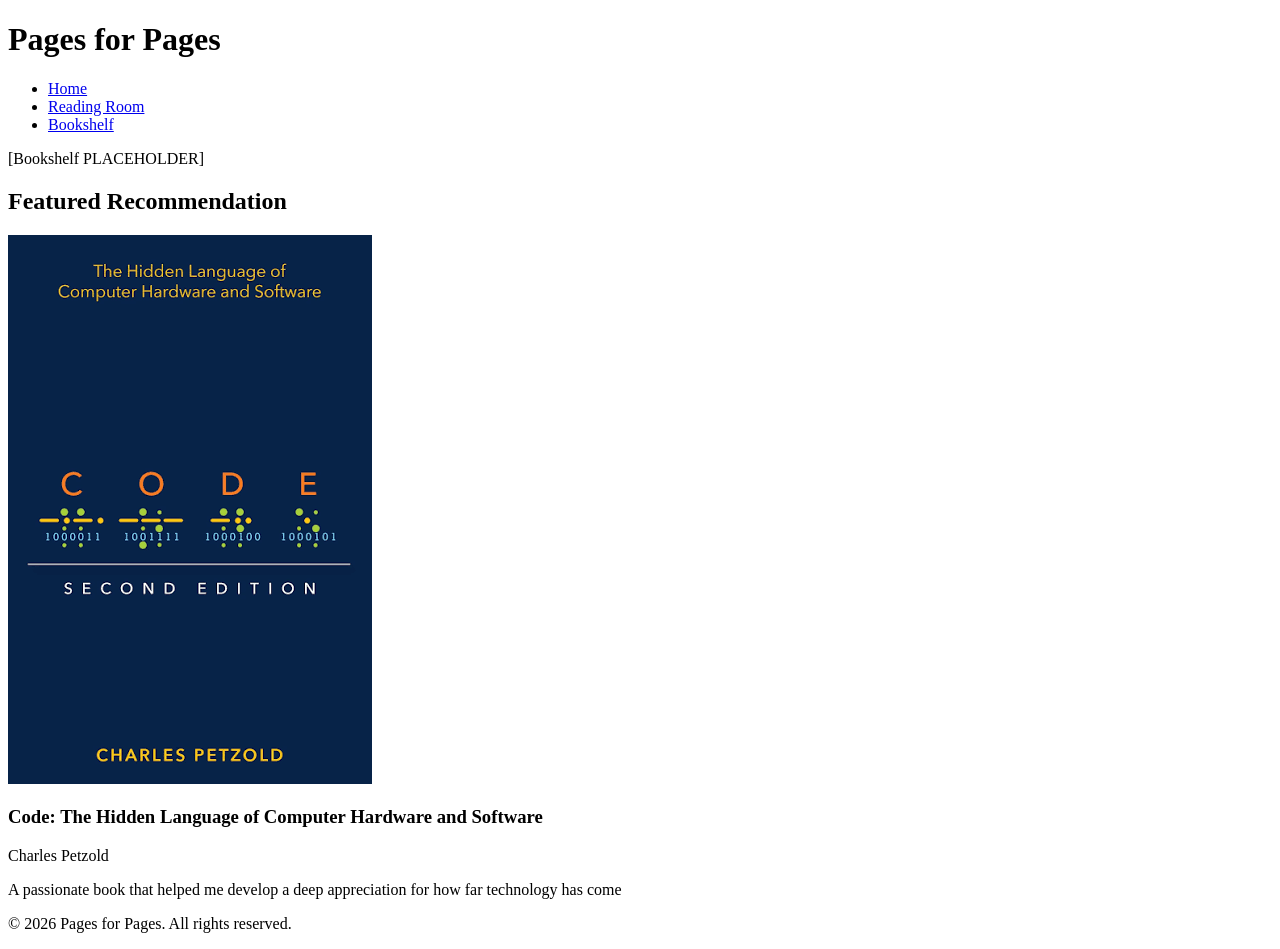
==== bookshelf.html @ ad56e138 "Some revision and starting css references" ====
<!DOCTYPE html>
<html lang="en">
    
    <head>
        <meta charset="UTF-8">
        <meta name="viewport" content="width=device-width, initial-scale=1.0">
        <title> ✦ Bookshelf </title>

        <link rel="stylesheet" href="style.css">
    </head>

<body>
    <header>
        <h1> Pages for Pages</h1>
        <nav class="navigation">
            <ul>
                <li><a href="index.html"> Home </a></li>
                <li><a href="reading-room.html"> Reading Room</a></li>
                <li><a href="bookshelf.html"> Bookshelf </a></li>
            </ul>
        </nav>
    </header>

    <main>
        <section class="bookshelf"> <!-- Bookshelf Section: Poem Opening, website intro and link to reading journal-->
            <div> [Bookshelf PLACEHOLDER] </div> <!-- Mostly CSS Bookshelf interface-->       
        </section>
        
        <section class="featured-book"> <!-- Bookshelf Section: Poem Opening, website intro and link to reading journal-->
            <h2> Featured Recommendation</h2>
                <img src="assets/books/CODE-THLOCHAS.png" alt="Book cover of 'Code: The Hidden Language of Computer Hardware and Software'"> <!-- Book Cover--> 
                <h3> Code: The Hidden Language of Computer Hardware and Software</h3> <!-- Book Title--> 
                <p> Charles Petzold </p>
                <p> A passionate book that helped me develop a deep appreciation for how far technology has come </p>
                
        </section>
    </main>

    <footer class="footer">
        <p> © 2026 Pages for Pages. All rights reserved.</p>
    </footer>

</body>

</html>
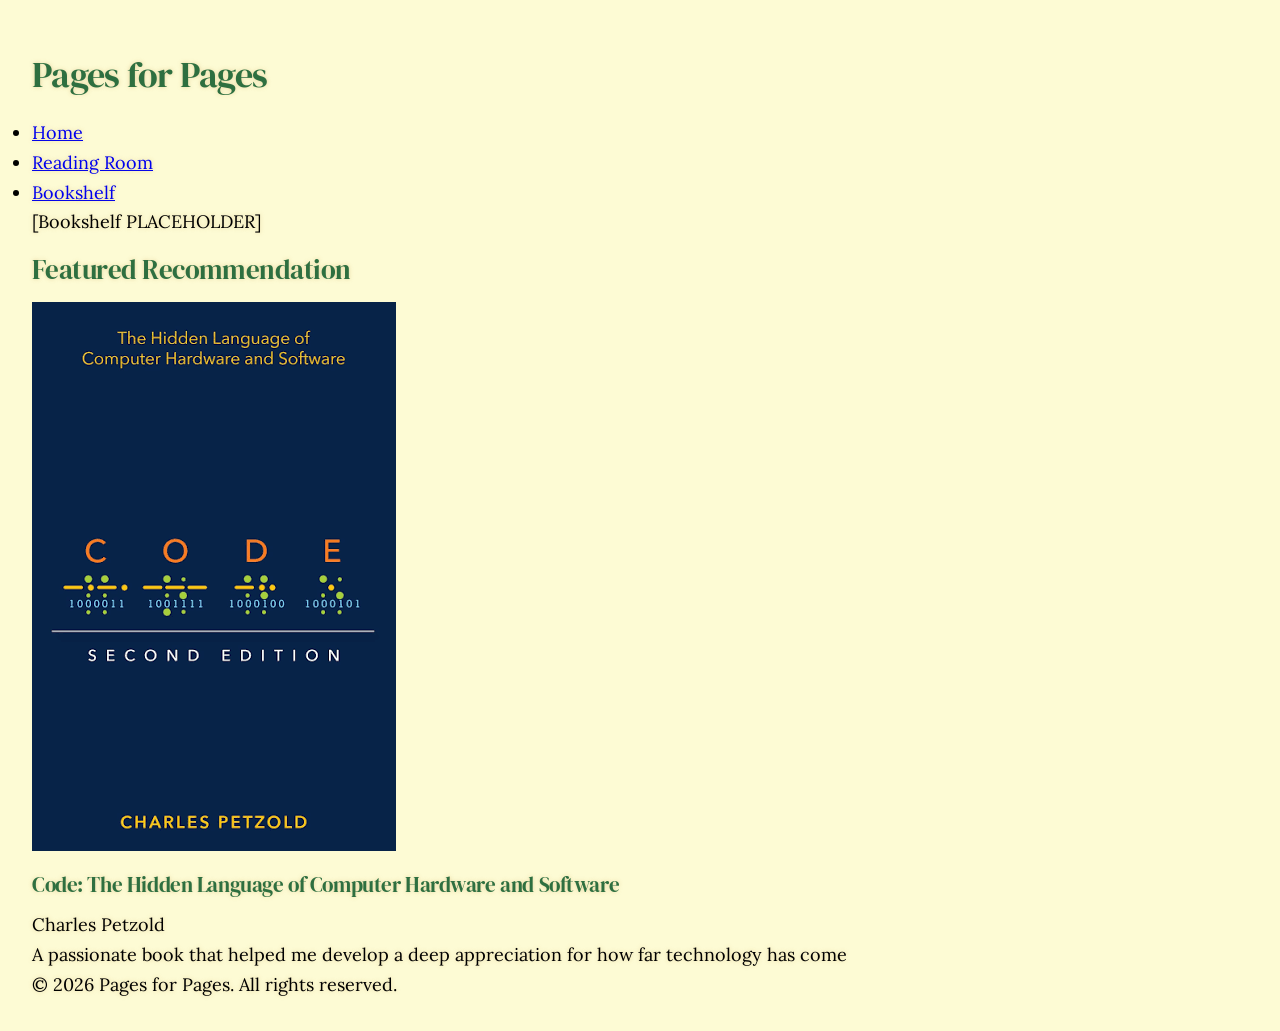
==== commit f77f73c9: "Some CSS!" ====
--- a/bookshelf.html
+++ b/bookshelf.html
@@ -4,6 +4,11 @@
     <head>
         <meta charset="UTF-8">
         <meta name="viewport" content="width=device-width, initial-scale=1.0">
+
+        <link rel="preconnect" href="https://fonts.googleapis.com">
+        <link rel="preconnect" href="https://fonts.gstatic.com" crossorigin>
+        <link href="https://fonts.googleapis.com/css2?family=DM+Serif+Display:ital@0;1&family=Lora:ital,wght@0,400..700;1,400..700&display=swap" rel="stylesheet">
+
         <title> ✦ Bookshelf </title>
 
         <link rel="stylesheet" href="style.css">
--- a/style.css
+++ b/style.css
@@ -0,0 +1,80 @@
+* {
+    margin: 0;
+    padding: 0;
+    box-sizing: border-box;
+}
+
+:root {
+    --color-bg: #FDFBD4;
+    --color-accent:  #2E6F40;
+    --color-text: #232B25;
+    --font-header: "DM Serif Display", serif;
+    --font-body: "Lora", serif;
+}
+
+body {
+    background-color: var(--color-bg);
+    font-family: var(--font-body);
+    font-size: 18px;
+    font-weight: 400; 
+    line-height: 1.65;
+    padding: 2rem;
+    text-shadow: 0 0 4px rgba(196, 155, 77, 0.4); 
+    
+}
+
+h1, h2, h3 {
+    color: var(--color-accent);
+    font-family: var(--font-header);
+    font-weight: 400;
+    letter-spacing: -0.02em;
+    margin-bottom: 0.5em;
+    margin-top: 0.5em;
+    line-height: 1.4;
+    
+}
+
+.poem span {
+    display: block;
+    opacity: 0;
+    text-align: center;
+    margin-bottom: 1.5em;
+    margin-top: 1.5em;
+    text-shadow: 0 0 8px rgba(196, 155, 77, 0.4); /* muted gold glow */
+    animation: fadeIn 2s  ease forwards;
+}
+
+.poem span:nth-child(1) { animation-delay: 0s; }
+.poem span:nth-child(2) { animation-delay: 2s; }
+.poem span:nth-child(3) { animation-delay: 4s; }
+.poem span:nth-child(4) { animation-delay: 6s; }
+
+@keyframes fadeIn {
+  to { opacity: 1; }
+}
+
+.welcome {
+   text-align: center; 
+}
+
+
+/* .lora-<uniquifier> {
+  font-family: "Lora", serif;
+  font-optical-sizing: auto;
+  font-weight: <weight>;
+  font-style: normal;
+} 
+
+.dm-serif-display-regular {
+  font-family: "DM Serif Display", serif;
+  font-weight: 400;
+  font-style: normal;
+}
+
+.dm-serif-display-regular-italic {
+  font-family: "DM Serif Display", serif;
+  font-weight: 400;
+  font-style: italic;
+}
+
+*/
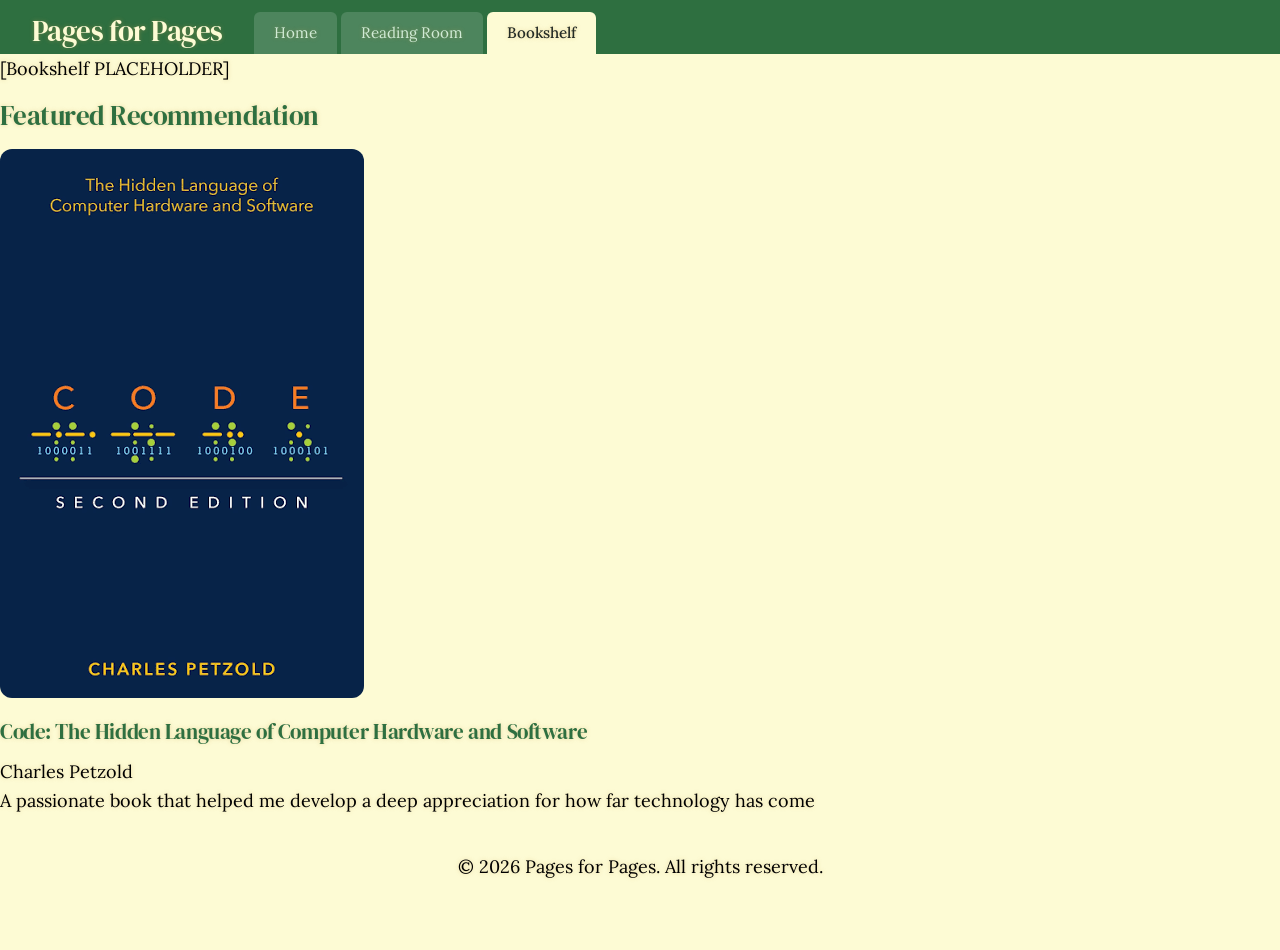
==== commit b3406be5: "Changed intro animation" ====
--- a/bookshelf.html
+++ b/bookshelf.html
@@ -12,16 +12,17 @@
         <title> ✦ Bookshelf </title>
 
         <link rel="stylesheet" href="style.css">
+        <script src="script.js" defer></script>
     </head>
 
 <body>
-    <header>
-        <h1> Pages for Pages</h1>
+    <header class="tab-header">
+        <h1>Pages for Pages</h1>
         <nav class="navigation">
             <ul>
                 <li><a href="index.html"> Home </a></li>
                 <li><a href="reading-room.html"> Reading Room</a></li>
-                <li><a href="bookshelf.html"> Bookshelf </a></li>
+                <li><a href="bookshelf.html" class="active"> Bookshelf </a></li>
             </ul>
         </nav>
     </header>
--- a/style.css
+++ b/style.css
@@ -18,7 +18,7 @@
     font-size: 18px;
     font-weight: 400; 
     line-height: 1.65;
-    padding: 2rem;
+    padding: 0 0 2rem 0;
     text-shadow: 0 0 4px rgba(196, 155, 77, 0.4); 
     
 }
@@ -34,29 +34,330 @@
     
 }
 
+h4 {
+  font-family:var(--font-header);
+  font-size: 1.25rem;
+  color: var(--color-accent);
+  font-weight: 400;
+  margin-bottom: 12px;
+}
+
+img {
+  border-radius: 12px;
+}
+
+/* Unvisited link (default state) */
+a:link {
+  color: var(--color-accent); 
+}
+
+/* Visited link (already clicked) */
+a:visited {
+  color: #707d6c; 
+}
+
+/* Hover state (mouse pointer is over it) */
+a:hover {
+  color: #A3B19B; 
+}
+
+/* Active state (the exact moment it is clicked) */
+a:active {
+  color: var(--color-accent); 
+}
+
+.poem{
+  position: fixed;
+  top: 0;
+  left: 0;
+  width: 100vw;
+  height: 100vh; 
+
+  display: flex;
+  flex-direction: column;
+  justify-content:center;
+  align-items: center;
+  
+  background-color: var(--color-bg);
+  z-index: 67;
+  margin: 0;
+  transition: opacity 1s ease, visibility 1s ease;
+}
 .poem span {
     display: block;
     opacity: 0;
     text-align: center;
-    margin-bottom: 1.5em;
-    margin-top: 1.5em;
+    margin-bottom: 1em;
+    margin-top: 1em;
     text-shadow: 0 0 8px rgba(196, 155, 77, 0.4); /* muted gold glow */
     animation: fadeIn 2s  ease forwards;
 }
 
+.poem.hidden {
+  opacity:0;
+  visibility: hidden;
+  pointer-events: none;
+}
+
 .poem span:nth-child(1) { animation-delay: 0s; }
-.poem span:nth-child(2) { animation-delay: 2s; }
-.poem span:nth-child(3) { animation-delay: 4s; }
-.poem span:nth-child(4) { animation-delay: 6s; }
+.poem span:nth-child(2) { animation-delay: 2.5s; }
+.poem span:nth-child(3) { animation-delay: 5s; }
+.poem span:nth-child(4) { animation-delay: 7.5s; }
 
 @keyframes fadeIn {
   to { opacity: 1; }
 }
 
 .welcome {
-   text-align: center; 
-}
-
+  margin-top: 2em;
+  text-align: center; 
+  margin-bottom: 2rem;
+}
+
+.content {
+  opacity: 0;
+  visibility: hidden;
+  pointer-events: none;
+  transition: opacity 1.2s ease, visibility 1.2s ease;
+}
+
+.content.visible {
+  opacity: 1;
+  visibility: visible;
+}
+
+
+.button-style, button {
+  display: block;       
+  margin: 0 auto;       
+  width: max-content;
+  background-color: var(--color-accent); 
+  color:var(--color-bg);             
+  padding: 10px 20px;        /* Spacing inside the button */
+  border: none;              /* Removes the default ugly border */
+  border-radius: 5px;        /* Rounds the corners slightly */
+  font-size: 16px;           
+  cursor: pointer;           /* Changes mouse cursor to a pointing hand */
+  text-decoration: none;     /* Removes underline if using an <a> tag */
+
+}
+
+.button-style:visited, button:visited {
+  color: var(--color-bg); 
+}
+
+.button-style:hover, button:hover {
+  background-color:#A3B19B; 
+}
+
+.button-style:link, button:link {
+  color: var(--color-bg); 
+}
+
+.footer{
+  margin-top: 2em;
+  margin-bottom: 2em;
+  text-align: center;
+}
+
+/* --NAVIGATION--------------------------------------------*/
+.tab-header {
+  background-color: var(--color-accent); 
+  width: 100%;
+  padding-top: 12px;       
+  padding-left: 2rem;      /* body padding */
+  padding-right: 2rem;
+  box-sizing: border-box;
+
+  display:flex; /*FLEX BOX!! */
+  align-items: flex-end;
+}
+
+.tab-header h1 {
+  color: var(--color-bg);
+  font-family: var(--font-header);
+  font-size: 1.8rem;
+  font-weight: 400;
+  margin: 0 32px 8px 0;
+  white-space: nowrap;
+  line-height: 1;
+}
+
+.navigation {
+  display: flex;
+}
+.navigation ul {
+  display: flex;
+  list-style: none;
+  gap: 4px;
+  padding: 0;
+  margin: 0;
+}
+
+.navigation li{
+  padding: 0;
+  margin: 0;
+  display: flex;
+}
+
+.navigation a:link, .navigation a:visited{
+  font-family: var(--font-body);
+  font-size: 0.95rem;
+  text-decoration:none;
+  padding: 8px 20px;
+  border-radius: 6px 6px 0 0;
+  transition: background-color 0.2s ease, color 0.2s ease;
+  white-space: nowrap;
+
+  background-color: rgba(255, 255, 255, 0.15);
+   color: #d1ebd6 !important;
+}
+
+.navigation a:hover {
+  background-color: rgba(255, 255, 255, 0.25);
+  color: var(--color-bg) !important;
+}
+
+.navigation a.active, .navigation a.active:hover, .navigation a.active:visited {
+  background-color: var(--color-bg) !important;
+  color: var(--color-text) !important;
+  font-weight: 500;
+  padding-bottom: 9px;
+  position: relative;
+  z-index: 1;
+}
+/* -- NAVIGATION (END) -------------------------------------*/
+
+/* --CURRENTLY READING--------------------------------------------*/
+
+.CR-section-container { /* Using display:flex sets up a flex box. Now elements in the flexbox are aligned to notebook */
+  display:flex;
+  flex-direction: column;
+  align-items: center;
+  width: 100%;
+  margin: 2rem auto;
+}
+
+.CR-section-container h2 {
+  margin-bottom: 1rem;
+}
+
+.currently-reading{
+  display:flex;
+  gap: 32px;
+  max-width: 650px;
+  background-color: #f4ecd0;
+  padding: 32px;
+  box-sizing: border-box;
+  text-shadow: none;
+
+  border: 12px solid transparent;
+
+  filter: drop-shadow(2px 6px 12px rgba(40, 30, 10, 0.08)) 
+            drop-shadow(0px 1px 3px rgba(0, 0, 0, 0.05));
+
+  transform: rotate(-1.5deg);               /* Tilts the paper slightly to the left */
+  transition: transform 0.3s ease, filter 0.3s ease;
+}
+
+.currently-reading:hover {
+  transform: rotate(-0.5deg) translateY(-4px); /* straightens slightly and lifts up */
+  filter: drop-shadow(4px 12px 20px rgba(40, 30, 10, 0.12)) 
+          drop-shadow(0px 4px 8px rgba(0, 0, 0, 0.06)); /* Deepens shadow as it lifts */
+}
+
+.CR-book-wrapper{
+  flex-shrink:0;
+  width: 160px;
+  display: flex;
+  align-items: center;
+}
+
+.book-cover{
+  width: 100%;
+  height: auto;
+  max-height: 250px;   
+  object-fit: contain; 
+  display: block;
+  border-radius: 4px;
+  box-shadow: 3px 5px 12px rgba(45, 35, 20, 0.25); /* delete?? */
+}
+
+.CR-details {
+  flex-grow: 1;
+  display: flex;
+  flex-direction: column;
+  justify-content: center;
+}
+
+.CR-book-title {
+  color: var(--color-text);
+  font-size: 1.5rem;
+  margin: 0 0 4px 0;
+}
+
+.CR-book-author {
+  font-style: italic;
+  font-size: 1.05rem;
+  margin: 0 0 16px 0;
+  color: #5a4e3f; 
+}
+
+.progress-zone {
+  margin-bottom: 20px;        /* Spacing before thoughts block */
+}
+
+.progress-labels {
+  display: flex;
+  justify-content: space-between;
+  font-size: 0.85rem;
+  color: #5a4e3f;
+  margin-bottom: 6px;
+}
+
+.progress-bar-track {
+  width: 100%;
+  height: 8px;
+  background-color: #ede5ca;  /* Darker paper groove color */
+  border-radius: 4px;
+  overflow: hidden;
+}
+
+.progress-bar-fill {
+  height: 100%;
+  background-color: var(--color-accent); 
+  border-radius: 4px;
+  transition: width 0.4s ease-out;
+}
+.progress-labels {
+    justify-content: space-around;
+  }
+
+.book-thoughts h4 {
+  margin-bottom: 8px;
+} 
+
+.book-thoughts p{
+  background-image: linear-gradient(color-mix(in srgb, #5a4e3f 30%, transparent) 1px, transparent 1px); 
+  background-size: 100% 30px;
+  line-height: 30px;   
+  font-size: 1.05rem;
+}
+
+@media (max-width: 520px) { /*480px captures almost all mobiles in portrait*/
+  .currently-reading {
+    flex-direction: column;     /* Stacks cover on top of text on mobile */
+    align-items: center;
+    text-align: center;
+    padding:24px;
+    gap: 20px;
+  }
+  .CR-book-wrapper {
+    width: 130px;               /* Slightly bigger cover when centered alone */
+  }
+}
+
+/* --CURRENTLY READING (END) -------------------------------------*/
 
 /* .lora-<uniquifier> {
   font-family: "Lora", serif;
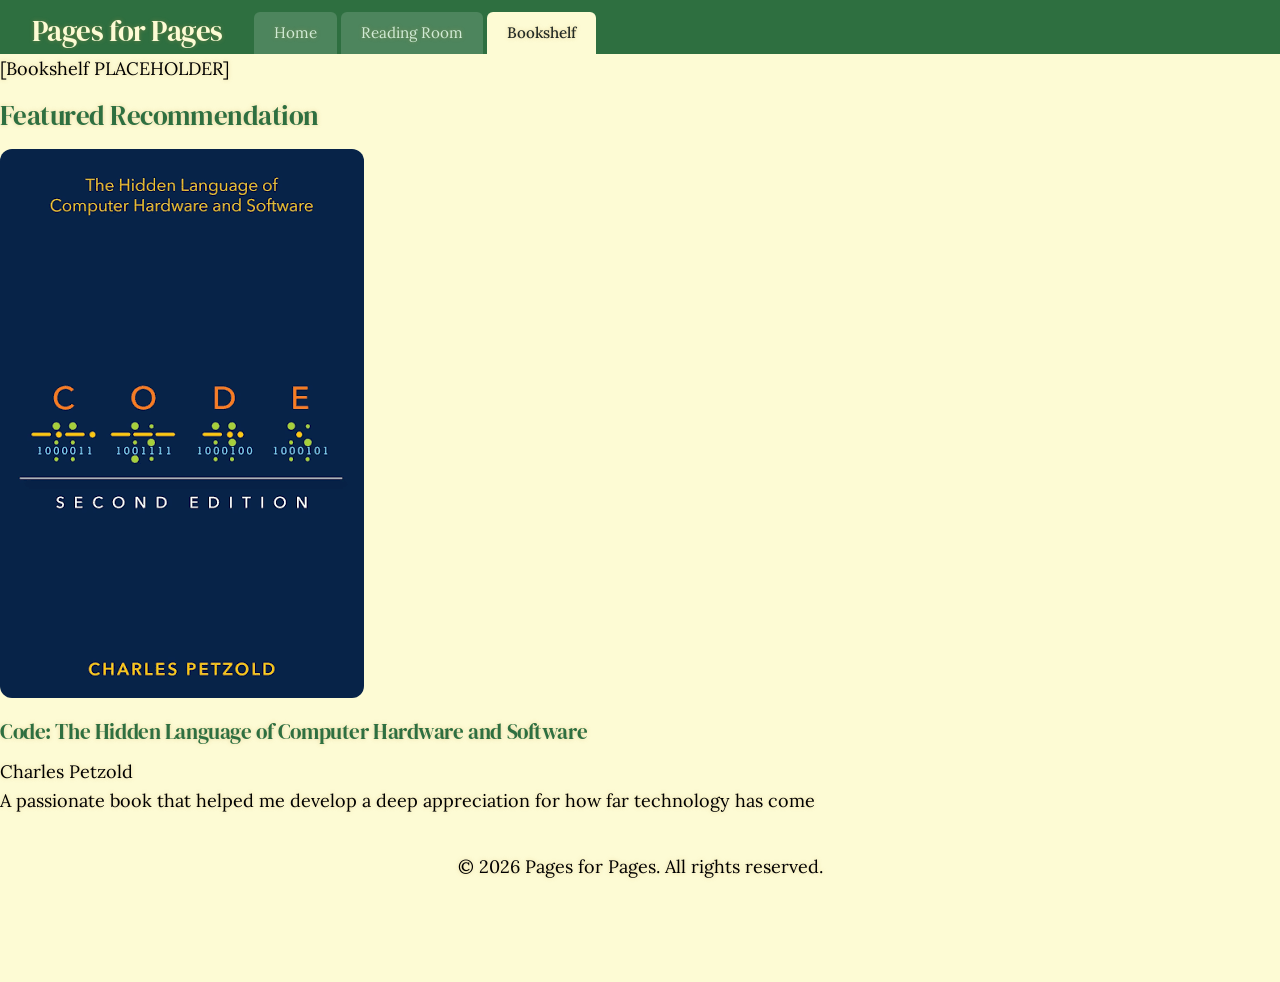
==== commit 6cc2f099: "Fixed navigation issues" ====
--- a/bookshelf.html
+++ b/bookshelf.html
@@ -16,6 +16,9 @@
     </head>
 
 <body>
+    <div class="content always-visible">
+    <div class="main-layout">
+
     <header class="tab-header">
         <h1>Pages for Pages</h1>
         <nav class="navigation">
@@ -45,7 +48,8 @@
     <footer class="footer">
         <p> © 2026 Pages for Pages. All rights reserved.</p>
     </footer>
-
+        </div>
+        </div>
 </body>
 
 </html>
--- a/style.css
+++ b/style.css
@@ -65,8 +65,21 @@
 a:active {
   color: var(--color-accent); 
 }
-
-.poem{
+/* --- FIXED: Forces subpages to display instantly, bypassing all layout delays --- */
+.content.always-visible,
+.content.always-visible .main-layout,
+.content.always-visible .tab-header,
+.content.always-visible main,
+.content.always-visible main a,
+.content.always-visible main .CR-section-container,
+.content.always-visible main .footer {
+  opacity: 1 !important;
+  visibility: visible !important;
+  pointer-events: auto !important;
+  transition-delay: 0s !important; /* Overrides the 2s pause timer */
+}
+
+.hero{
   position: fixed;
   top: 0;
   left: 0;
@@ -83,6 +96,10 @@
   margin: 0;
   transition: opacity 1s ease, visibility 1s ease;
 }
+.poem {
+  display: block;
+  margin:0;
+}
 .poem span {
     display: block;
     opacity: 0;
@@ -93,7 +110,7 @@
     animation: fadeIn 2s  ease forwards;
 }
 
-.poem.hidden {
+.hero.hidden {
   opacity:0;
   visibility: hidden;
   pointer-events: none;
@@ -108,6 +125,25 @@
   to { opacity: 1; }
 }
 
+.skip-hint {
+  position: absolute;
+  bottom: 2.5rem;               
+  font-family: var(--font-body);
+  font-size: 0.85rem;
+  font-style: italic;
+  color: #7a6c58;              
+  opacity: 0.5;
+  letter-spacing: 0.05em;
+}
+
+.main-layout {
+  opacity: 0;
+  visibility: hidden;
+  transition: opacity 1.2s ease, visibility 1.2s ease;
+  transition-delay: 0s;      
+}
+
+
 .welcome {
   margin-top: 2em;
   text-align: center; 
@@ -117,8 +153,8 @@
 .content {
   opacity: 0;
   visibility: hidden;
-  pointer-events: none;
   transition: opacity 1.2s ease, visibility 1.2s ease;
+  padding: 0 0 2rem 0;
 }
 
 .content.visible {
@@ -126,6 +162,11 @@
   visibility: visible;
 }
 
+.content.visible .main-layout {
+  opacity: 1;
+  visibility: visible;
+  transition-delay: 1s;       
+}
 
 .button-style, button {
   display: block;       
@@ -160,6 +201,22 @@
   text-align: center;
 }
 
+.tab-header,
+main {
+  opacity: 0;
+  visibility: hidden;
+  transition: opacity 1.2s ease, visibility 1.2s ease;
+  transition-delay: 0s; /* Fallback default state */
+}
+
+
+.content.visible .tab-header,
+.content.visible main {
+  opacity: 1;
+  visibility: visible;
+  transition-delay: 1s; /* Holds back the rest of the site for 2 seconds */
+}
+
 /* --NAVIGATION--------------------------------------------*/
 .tab-header {
   background-color: var(--color-accent); 
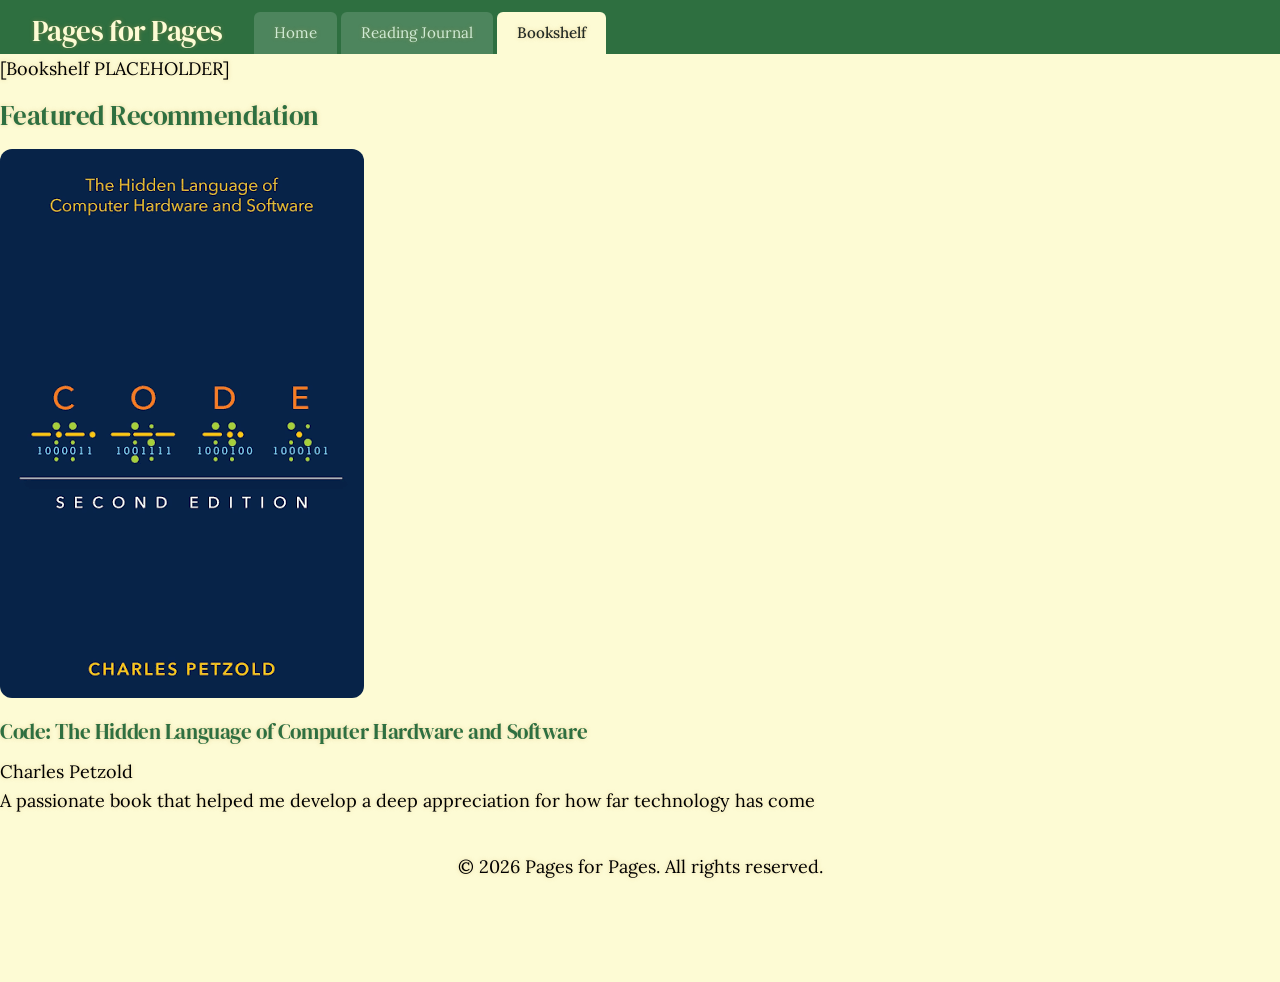
==== commit c3f8413b: "Change a navigation header from reading room to reading journal" ====
--- a/bookshelf.html
+++ b/bookshelf.html
@@ -24,7 +24,7 @@
         <nav class="navigation">
             <ul>
                 <li><a href="index.html"> Home </a></li>
-                <li><a href="reading-room.html"> Reading Room</a></li>
+                <li><a href="reading-room.html"> Reading Journal</a></li>
                 <li><a href="bookshelf.html" class="active"> Bookshelf </a></li>
             </ul>
         </nav>
--- a/style.css
+++ b/style.css
@@ -65,7 +65,7 @@
 a:active {
   color: var(--color-accent); 
 }
-/* --- FIXED: Forces subpages to display instantly, bypassing all layout delays --- */
+/* --- Forces subpages to display instantly, bypassing all layout delays --- */
 .content.always-visible,
 .content.always-visible .main-layout,
 .content.always-visible .tab-header,
@@ -303,15 +303,15 @@
   display:flex;
   gap: 32px;
   max-width: 650px;
-  background-color: #f4ecd0;
+  background-color: rgba(255, 255, 255, 0.7); /* #f4ecd0;*/
   padding: 32px;
   box-sizing: border-box;
   text-shadow: none;
 
-  border: 12px solid transparent;
-
-  filter: drop-shadow(2px 6px 12px rgba(40, 30, 10, 0.08)) 
-            drop-shadow(0px 1px 3px rgba(0, 0, 0, 0.05));
+  border: 1px solid rgba(46, 111, 64, 0.15);
+  border-radius: 12px;
+
+  filter: drop-shadow(2px 6px 12px rgba(40, 30, 10, 0.04)); 
 
   transform: rotate(-1.5deg);               /* Tilts the paper slightly to the left */
   transition: transform 0.3s ease, filter 0.3s ease;
@@ -416,6 +416,211 @@
 
 /* --CURRENTLY READING (END) -------------------------------------*/
 
+/* READING JOURNAL -----------------------------------------------*/
+.reading-journal-main {
+  display: flex;
+  flex-direction: column;
+  align-items: center;
+  gap: 30px;
+  width: 100%;
+  max-width: 1000px;
+  margin: 3rem auto 0 auto;
+}
+
+.search-container {
+  width: 100%;
+  max-width: 500px;
+  position: relative;
+}
+
+#journal-search {
+  width: 100%;
+  font-family: 'Lora', serif;
+  font-size: 16px;
+  padding: 12px 20px;
+  border: 1px solid rgba(46, 111, 64, 0.3);
+  border-radius: 25px;
+  background-color: rgba(255, 255, 255, 0.6);
+  color: #232B25;
+  box-sizing:border-box;
+}
+
+#journal-search:focus {
+  outline: none;
+  border-color: #2E6F40;
+  background-color: #FFFFFF;
+  box-shadow: 0 0 8px rgba(46, 111, 64, 0.15);
+}
+
+.search-error-msg {
+  color: #C87A53;
+  font-size: 14px;
+  margin-top: 8px;
+  text-align: center;
+  display: none;
+}
+
+.journal-interface {
+  display: flex;
+  align-items: center;
+  justify-content: center;
+  gap: 20px;
+  width: 100%;
+  max-width: 1100px;
+}
+
+.nav-arrow-btn {
+  background: none;
+  border: 1px solid rgba(46, 111, 64, 0.4);
+  color: #2E6F40;
+  font-size: 24px;
+  width: 50px;
+  height: 50px;
+  border-radius: 50%;
+  cursor: pointer;
+  transition: all 0.2s ease;
+  display: flex;
+  align-items: center;
+  justify-content: center;
+}
+
+.nav-arrow-btn:hover {
+  background-color: var(--color-accent);
+  color: #FDFBD4;
+}
+
+.journal-view-window {
+  flex-grow: 1;
+  max-width: 900px;
+  overflow: hidden;
+  position: relative;
+  padding: 10px 0;
+}
+
+.journal-card {
+  background-color: rgba(255, 255, 255, 0.7);
+  border: 1px solid rgba(46, 111, 64, 0.15);
+  border-radius: 12px;
+  box-shadow: 0 8px 24px rgba(35, 43, 37, 0.06);
+  padding: 30px;
+  display: flex;
+  gap: 30px;
+  box-sizing: border-box;
+  width: 100%;
+  transition: transform 0.4s cubic-bezier(0.25, 1, 0.5, 1), opacity 0.4s ease;
+}
+
+#journal-card-container {
+  touch-action: pan-y; /*NTS: Should prevent browser from shifting the whole page vertically on smaller screens */
+}
+
+@media (max-width: 600px) { /* For smaller screens */
+  .journal-card {
+    flex-direction: column;
+    align-items: center;
+    text-align: center;
+  }
+  .journal-interface {gap: 5px}
+  .journal-cover-wrapper {
+    width: 160px;
+    margin-bottom: 15px;
+  }
+}
+
+.journal-card-wrapper {
+  flex-shrink: 0;
+  width: 240px;
+  display: flex;
+  align-items: center;
+}
+
+.journal-card-wrapper img {
+  width: 100%;
+  height: auto;
+  display: block;
+  border-radius: 6px;
+  box-shadow: 3px 5px 12px rgba(0, 0, 0, 0.15);
+}
+
+.journal-details {
+  flex-grow: 1;
+}
+
+.journal-details h2 {
+  font-family: 'DM Serif Display', serif;
+  color: var(--color-accent);
+  font-size: 28px;
+  margin: 0 0 4px 0;
+}
+
+.journal-author {
+  font-style: italic;
+  color: #555;
+  margin: 0 0 16px 0;
+}
+
+.journal-meta-row {
+  display: flex;
+  flex-wrap: wrap;
+  gap: 12px;
+  margin-bottom: 20px;
+}
+
+.journal-badge {
+  background-color: #E2EFCB;
+  color: var(--color-accent);
+  font-size: 13px;
+  padding: 4px 10px;
+  border-radius: 4px;
+  font-weight: 500;
+}
+
+.journal-stars {
+  color: #D4A373;
+  font-size: 18px;
+  display: inline-block;
+}
+
+.journal-thoughts-box {
+  border-top: 1px solid rgba(46, 111, 64, 0.1);
+  padding-top: 15px;
+}
+
+.journal-thoughts-box h4 {
+  font-family: 'DM Serif Display', serif;
+  color: #2E6F40;
+  margin: 0 0 8px 0;
+  font-size: 18px;
+}
+
+.slide-out-left {
+  transform: translateX(-120%);
+  opacity: 0;
+}
+
+.slide-out-right {
+  transform: translateX(120%);
+  opacity: 0;
+}
+
+.slide-in-right {
+  animation: slideInRight 0.4s cubic-bezier(0.25, 1, 0.5, 1) forwards;
+}
+
+.slide-in-left {
+  animation: slideInLeft 0.4s cubic-bezier(0.25, 1, 0.5, 1) forwards;
+}
+
+@keyframes slideInRight {
+  from {transform: translateX(120%); opacity: 0; }
+  to {transform: translateX(0); opacity: 1; }
+}
+
+@keyframes slideInLeft {
+  from {transform: translateX(-120%); opacity: 0; }
+  to {transform: translateX(0); opacity: 1; }
+}
+
 /* .lora-<uniquifier> {
   font-family: "Lora", serif;
   font-optical-sizing: auto;
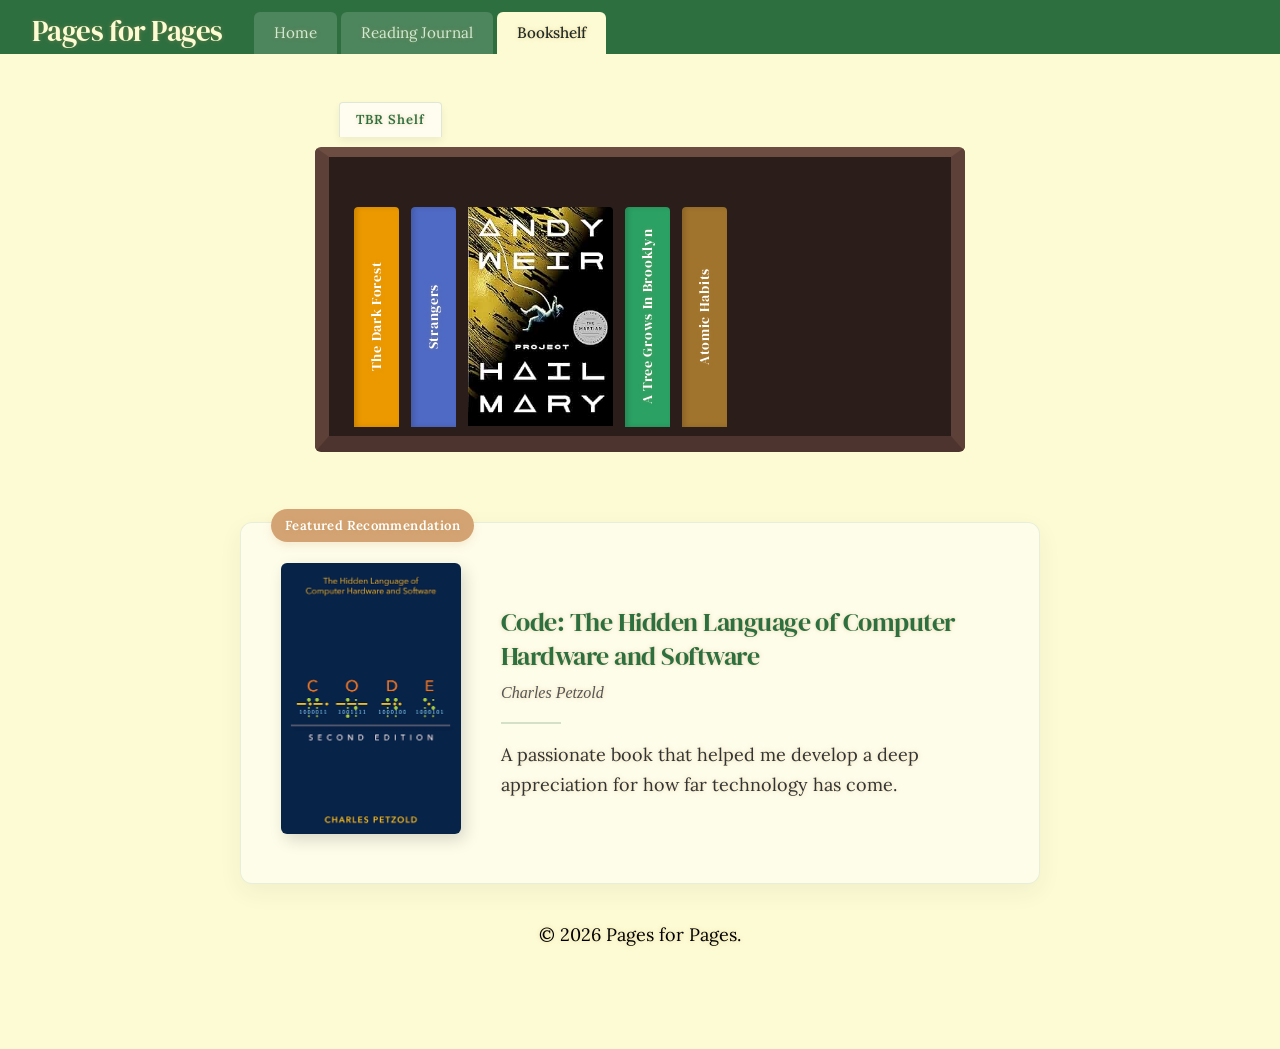
==== commit 1c674b99: "Add "To Be Read" books to bookshelf and assign classes for CSS styling" ====
--- a/bookshelf.html
+++ b/bookshelf.html
@@ -30,23 +30,71 @@
         </nav>
     </header>
 
-    <main>
+    <main class="bookshelf-main">
         <section class="bookshelf"> <!-- Bookshelf Section: Poem Opening, website intro and link to reading journal-->
-            <div> [Bookshelf PLACEHOLDER] </div> <!-- Mostly CSS Bookshelf interface-->       
+            <div class="shelf-label">TBR Shelf</div>
+            <div class="shelf-row mixed-library">
+
+                <!-- Spine View -->
+                <div class="shelf-book mixed-style">
+                    <div class="book-spine-view" style="background-color: #ec9900;" >
+                        <span class="spine-text">The Dark Forest</span>
+                    </div>
+                    <div class="book-cover-view">
+                        <img src="assets/books/TheDarkForest.jpg" alt="Front Cover of The Dark Forest" onerror="this.src='https://placehold.co/160x280/2E6F40/white?text=Book+Cover\nPlaceholder&font=lora'">
+                    </div>
+                </div>
+                <div class="shelf-book mixed-style">
+                    <div class="book-spine-view" style="background-color: #4f6ac5;" >
+                        <span class="spine-text">Strangers</span>
+                    </div>
+                    <div class="book-cover-view">
+                        <img src="assets/books/Strangers.jpg" alt="Front Cover of Strangers" onerror="this.src='https://placehold.co/160x280/2E6F40/white?text=Book+Cover\nPlaceholder&font=lora'">
+                    </div>
+                </div>
+                <!-- Stand View-->
+                 <div class="shelf-book mixed-style on-stand">
+                    <div class="book-cover-view">
+                        <img src="assets/books/PHM.jpg" alt="Front Cover of Project Hail Mary" onerror="this.src='https://placehold.co/160x280/2E6F40/white?text=Book+Cover\nPlaceholder&font=lora'">
+                    </div>
+                </div>
+                <div class="shelf-book mixed-style">
+                    <div class="book-spine-view" style="background-color: #2ba164;" >
+                        <span class="spine-text">A Tree Grows In Brooklyn</span>
+                    </div>
+                    <div class="book-cover-view">
+                        <img src="assets/books/ATGIB.jpg" alt="Front Cover of A Tree Grows in Brooklyn" onerror="this.src='https://placehold.co/160x280/2E6F40/white?text=Book+Cover\nPlaceholder&font=lora'">
+                    </div>
+                </div>
+                <div class="shelf-book mixed-style">
+                    <div class="book-spine-view" style="background-color: #a1742d;" >
+                        <span class="spine-text">Atomic Habits</span>
+                    </div>
+                    <div class="book-cover-view">
+                        <img src="assets/books/AH.jpg" alt="Front Cover of Atomic Habits" onerror="this.src='https://placehold.co/160x280/2E6F40/white?text=Book+Cover\nPlaceholder&font=lora'">
+                    </div>
+                </div>
+            </div>
         </section>
         
         <section class="featured-book"> <!-- Bookshelf Section: Poem Opening, website intro and link to reading journal-->
-            <h2> Featured Recommendation</h2>
-                <img src="assets/books/CODE-THLOCHAS.png" alt="Book cover of 'Code: The Hidden Language of Computer Hardware and Software'"> <!-- Book Cover--> 
-                <h3> Code: The Hidden Language of Computer Hardware and Software</h3> <!-- Book Title--> 
-                <p> Charles Petzold </p>
-                <p> A passionate book that helped me develop a deep appreciation for how far technology has come </p>
-                
+            <div class="featured-badge"> Featured Recommendation</div>
+            <div class="featured-content-layout">
+                <div class="featured-cover-frame">
+                   <img src="assets/books/CODE-THLOCHAS.png" alt="Book cover of 'Code: The Hidden Language of Computer Hardware and Software'" onerror="this.src='https://placehold.co/160x280/2E6F40/white?text=Book+Cover\nPlaceholder&font=lora'"> <!-- Book Cover-->  
+                </div>
+                <div class="featured-text-details">
+                   <h2> Code: The Hidden Language of Computer Hardware and Software</h2> <!-- Book Title--> 
+                <p class="featured-author"> Charles Petzold </p>
+                <div class="featured-review-divider"></div>
+                <p class="featured-note"> A passionate book that helped me develop a deep appreciation for how far technology has come. </p>
+                </div>
+            </div>      
         </section>
     </main>
 
     <footer class="footer">
-        <p> © 2026 Pages for Pages. All rights reserved.</p>
+        <p> © 2026 Pages for Pages.</p>
     </footer>
         </div>
         </div>
--- a/style.css
+++ b/style.css
@@ -303,7 +303,7 @@
   display:flex;
   gap: 32px;
   max-width: 650px;
-  background-color: rgba(255, 255, 255, 0.7); /* #f4ecd0;*/
+  background-color: rgba(255, 255, 255, 0.5); /* #f4ecd0;*/
   padding: 32px;
   box-sizing: border-box;
   text-shadow: none;
@@ -440,14 +440,14 @@
   padding: 12px 20px;
   border: 1px solid rgba(46, 111, 64, 0.3);
   border-radius: 25px;
-  background-color: rgba(255, 255, 255, 0.6);
+  background-color: rgba(255, 255, 255, 0.5);
   color: #232B25;
   box-sizing:border-box;
 }
 
 #journal-search:focus {
   outline: none;
-  border-color: #2E6F40;
+  border-color: var(--color-accent);
   background-color: #FFFFFF;
   box-shadow: 0 0 8px rgba(46, 111, 64, 0.15);
 }
@@ -498,13 +498,13 @@
 }
 
 .journal-card {
-  background-color: rgba(255, 255, 255, 0.7);
+  background-color: rgba(255, 255, 255, 0.5);
   border: 1px solid rgba(46, 111, 64, 0.15);
   border-radius: 12px;
   box-shadow: 0 8px 24px rgba(35, 43, 37, 0.06);
-  padding: 30px;
-  display: flex;
-  gap: 30px;
+  padding: 40px;
+  display: flex;
+  gap: 40px;
   box-sizing: border-box;
   width: 100%;
   transition: transform 0.4s cubic-bezier(0.25, 1, 0.5, 1), opacity 0.4s ease;
@@ -521,15 +521,32 @@
     text-align: center;
   }
   .journal-interface {gap: 5px}
-  .journal-cover-wrapper {
+  .journal-card-wrapper {
     width: 160px;
     margin-bottom: 15px;
   }
+  .featured-content-layout {
+    flex-direction: column;
+    text-align: center;
+    gap: 24px;
+  }
+  .featured-review-divider {
+    margin: 0 auto 16px auto;
+  }
+  .featured-badge {
+    left: 50%;
+    transform: translateX(-50%);
+  }
+  .shelf-row.mixed-library {
+    flex-wrap: wrap;
+    justify-content: center;
+    padding-bottom: 10px;
+  }
 }
 
 .journal-card-wrapper {
   flex-shrink: 0;
-  width: 240px;
+  width: 260px;
   display: flex;
   align-items: center;
 }
@@ -620,24 +637,236 @@
   from {transform: translateX(-120%); opacity: 0; }
   to {transform: translateX(0); opacity: 1; }
 }
-
-/* .lora-<uniquifier> {
-  font-family: "Lora", serif;
-  font-optical-sizing: auto;
-  font-weight: <weight>;
-  font-style: normal;
-} 
-
-.dm-serif-display-regular {
-  font-family: "DM Serif Display", serif;
+/* READING JOURNAL END-----------------------------------------------*/
+/* BOOKSHELF - TBR SHELF -----------------------------------------------*/
+.shelf-label-tent {
+  position: relative;
+  width: 110px;
+  height: 40px;
+  margin: 0 auto -10px 40px;
+  perspective: 600px;
+  transform-style: preserve-3d;
+}
+
+.shelf-label {
+  display: inline-block;
+  position: relative;
+  background-color:  #FFFDF0;
+  border: 1px solid rgba(46, 111, 64, 0.15);
+  border-bottom: none;
+  border-radius: 4px 4px 0 0;
+  box-shadow: 0 4px 8px rgba(0, 0, 0, 0.06);
+  font-family: 'Lora', serif;
+  font-size: 13px;
+  font-weight: 600;
+  letter-spacing: 0.08em;
+  padding: 6px 16px;
+  margin: 0 0 10px 24px;
+  color: var(--color-accent);
+  z-index: 5;
+}
+
+.bookshelf-main {
+  display: flex;
+  flex-direction: column;
+  align-items: center;
+  gap: 70px;
+  width: 100%;
+  max-width: 800px;
+  margin: 3rem auto 0 auto;
+  box-sizing: border-box;
+}
+
+.bookshelf {
+  width: 100%;
+  max-width: 650px;
+  margin: 0 auto;
+}
+
+.shelf-row.mixed-library {
+  display: flex;
+  align-items: flex-end;
+  padding: 50px 25px 13px 25px;
+  border-top: 10px solid #6d4c41;
+  border-left: 14px solid #5d4037;
+  border-right: 14px solid #5d4037;
+  border-bottom: 16px solid #4e342e;
+  background-color: #2b1d19;
+  border-radius: 6px;
+  gap: 12px;
+  overflow-y: visible;
+  overflow-x: auto;
+  scrollbar-width: thin;
+}
+.shelf-row.mixed-library::-webkit-scrollbar {
+  height: 8px;
+}
+.shelf-row.mixed-library::-webkit-scrollbar-track {
+  border-radius: 4px;
+  background:  #1e1412;
+}
+.shelf-row.mixed-library::-webkit-scrollbar-thumb {
+  border-radius: 4px;
+  background:   #6d4c41;
+}
+.shelf-row.mixed-library::-webkit-scrollbar-thumb:hover {
+  border-radius: 4px;
+  background: #8d6e63;
+}
+
+.shelf-book.mixed-style {
+  position: relative;
+  display: flex;
+  height: 220px;
+  width: 45px;
+  cursor: pointer;
+  margin-bottom: -4px;
+  border-radius: 4px 4px 0 0;
+  transition: width 0.4s cubic-bezier(0.25, 1, 0.5, 1), transform 0.4s cubic-bezier(0.25, 1, 0.5, 1), filter 0.4s ease;
+  z-index: 2;
+  overflow: hidden;
+}
+
+.book-spine-view {
+  width: 45px;
+  height: 100%;
+  flex-shrink: 0;
+  display: flex;
+  align-items: center;
+  justify-content: center;
+  border-radius: 3px 0 0 0;
+  box-shadow: inset 3px 0 5px rgba(0, 0, 0, 0.15), 2px 0 5px rgba(0, 0, 0, 0.15);
+  transition: width 0.4s cubic-bezier(0.25, 1, 0.5, 1), opacity 0.3s ease;
+}
+
+.spine-text {
+  font-family: 'DM Serif Display', serif;
+  color: #FFFFFF;
+  font-size: 14px;
+  white-space: nowrap;
+  transform: rotate(-90deg);
+  transform-origin: center;
+  letter-spacing: 0.05em;
+}
+
+
+.book-cover-view {
+  width: 145px;
+  height: 100%;
+  flex-shrink: 0;
+  opacity: 0;
+  transform: translateX(-10px);
+  transition: opacity 0.3s ease, transform 0.3s ease;
+}
+.book-cover-view img {
+  width: 100%;
+  height: 100%;
+  object-fit: contain;
+  border-radius: 0 4px 0 0;
+}
+
+.shelf-book.mixed-style:hover {
+  width: 145px;
+  transform: translateY(-15px);
+  filter: drop-shadow(5px 12px 16px rgba(0, 0, 0, 0.6));
+  z-index: 10;
+}
+
+.shelf-book.mixed-style:hover .book-cover-view {
+  opacity: 1;
+  transform: translateX(0) 
+}
+
+.shelf-book.mixed-style:hover .book-spine-view {
+  opacity: 0;
+  width: 0px;
+}
+.shelf-book.mixed-style.on-stand {
+  width: 145px;
+  overflow: visible;
+}
+.shelf-book.mixed-style.on-stand .book-cover-view {
+  opacity: 1;
+  transform: translateX(0);
+}
+.shelf-book.mixed-style.on-stand:hover {
+  transform: translateY(-10px) scale(1.02);
+  width: 145px;
+}
+
+/* BOOKSHELF - FEATURED -----------------------------------------------*/
+.featured-book {
+  background-color: rgba(255, 255, 255, 0.5);
+  border: 1px solid rgba(46, 111, 64, 0.1);
+  border-radius: 12px;
+  padding: 40px;
+  box-sizing: border-box;
+  width: 100%;
+  position: relative;
+  box-shadow: 0 8px 24px rgba(35, 43, 37, 0.06);
+}
+
+.featured-badge {
+  position: absolute;
+  top: -14px;
+  left: 30px;
+  background-color: #D4A373;
+  color: #FFFFFF;
+  font-size: 13px;
+  font-weight: 600;
+  padding: 6px 14px;
+  border-radius: 20px;
+  letter-spacing: 0.03em;
+  box-shadow: 0 4px 8px rgba(212, 163, 115, 0.2);
+}
+
+.featured-content-layout {
+  display: flex;
+  gap: 40px;
+  align-items: center;
+}
+
+.featured-cover-frame {
+  flex-shrink: 0;
+  width: 180px;
+}
+
+.featured-cover-frame img {
+  width: 100%;
+  height: auto;
+  border-radius: 6px;
+  box-shadow: 4px 6px 16px rgba(0, 0, 0, 0.15);
+}
+
+.featured-text-details {
+  flex-grow: 1;
+}
+.featured-text-details h2 {
+  font-family: 'DM Serif Display', serif;
+  color: var(--color-accent);
+  font-size: 26px;
   font-weight: 400;
-  font-style: normal;
-}
-
-.dm-serif-display-regular-italic {
-  font-family: "DM Serif Display", serif;
-  font-weight: 400;
+  margin: 0 0 6px 0;
+  line-height: 1.3;
+}
+
+.featured-author {
   font-style: italic;
-}
-
-*/
+  color: #555;
+  margin: 0 0 16px 0;
+  font-size: 16px;
+}
+
+.featured-review-divider {
+  width: 60px;
+  height: 2px;
+  background-color: var(--color-accent);
+  opacity: 0.2;
+  margin-bottom: 16px;
+}
+
+.featured-note {
+  line-height: 1.65;
+  margin: 0;
+  color: #333;
+}
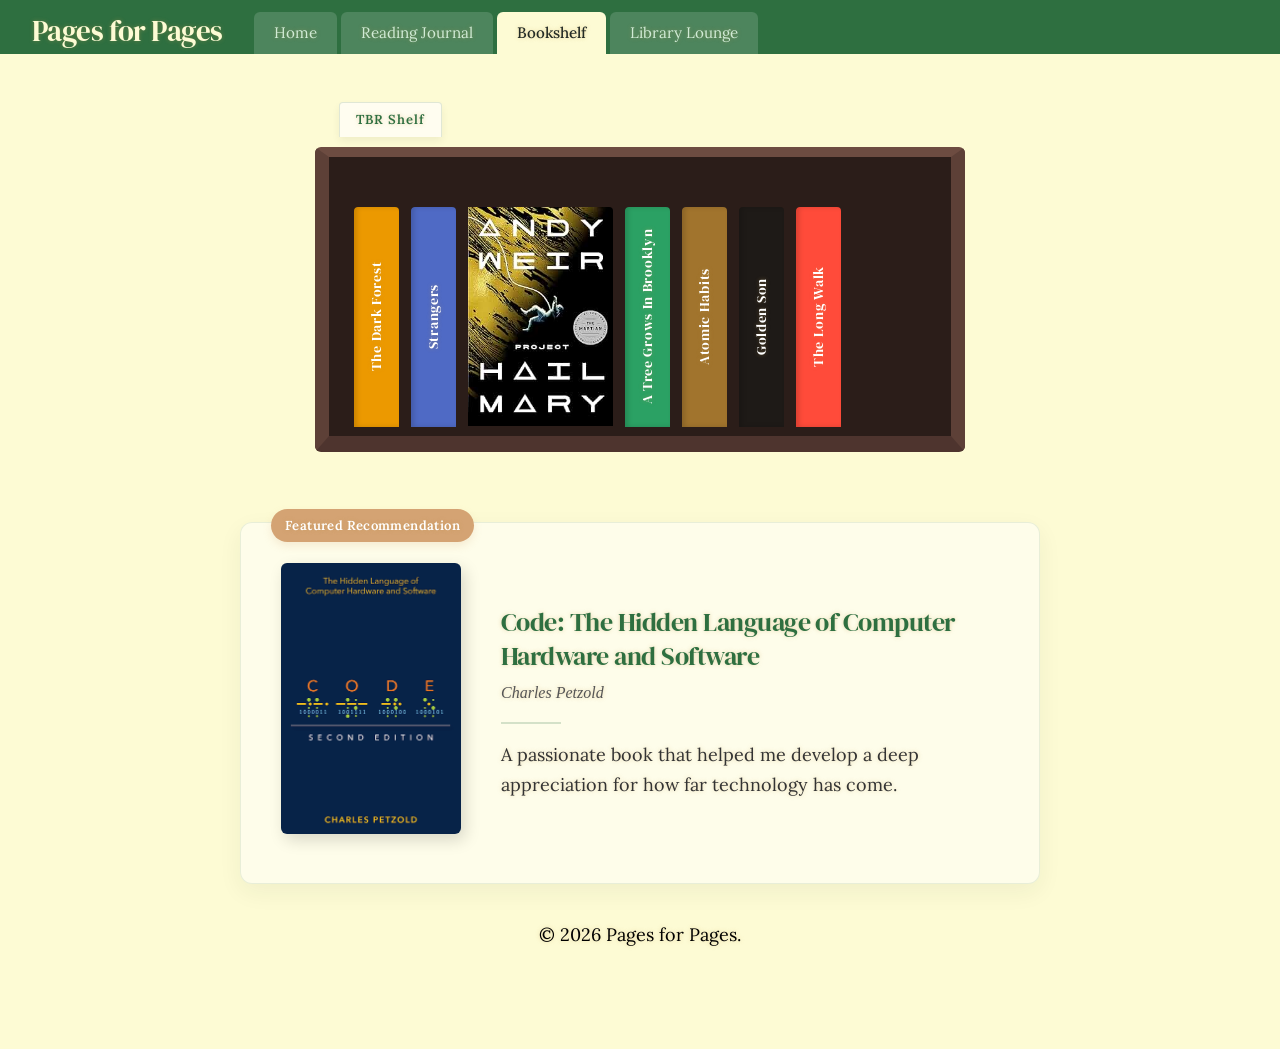
==== commit 5fa29d2f: "Add 2 more books to TBR shelf, update navigation and add favicon" ====
--- a/bookshelf.html
+++ b/bookshelf.html
@@ -13,6 +13,10 @@
 
         <link rel="stylesheet" href="style.css">
         <script src="script.js" defer></script>
+        <link rel="apple-touch-icon" sizes="180x180" href="assets/favicon/apple-touch-icon.png">
+        <link rel="icon" type="image/png" sizes="32x32" href="assets/favicon/favicon-32x32.png">
+        <link rel="icon" type="image/png" sizes="16x16" href="assets/favicon/favicon-16x16.png">
+        <link rel="manifest" href="assets/favicon/site.webmanifest">
     </head>
 
 <body>
@@ -26,6 +30,7 @@
                 <li><a href="index.html"> Home </a></li>
                 <li><a href="reading-room.html"> Reading Journal</a></li>
                 <li><a href="bookshelf.html" class="active"> Bookshelf </a></li>
+                <li><a href="lounge.html"> Library Lounge </a></li>
             </ul>
         </nav>
     </header>
@@ -74,6 +79,22 @@
                         <img src="assets/books/AH.jpg" alt="Front Cover of Atomic Habits" onerror="this.src='https://placehold.co/160x280/2E6F40/white?text=Book+Cover\nPlaceholder&font=lora'">
                     </div>
                 </div>
+                <div class="shelf-book mixed-style">
+                    <div class="book-spine-view" style="background-color: #1E1A17;" >
+                        <span class="spine-text">Golden Son</span>
+                    </div>
+                    <div class="book-cover-view">
+                        <img src="assets/books/Golden-Son.jpg" alt="Front Cover of Golden Son" onerror="this.src='https://placehold.co/160x280/2E6F40/white?text=Book+Cover\nPlaceholder&font=lora'">
+                    </div>
+                </div>
+                <div class="shelf-book mixed-style">
+                    <div class="book-spine-view" style="background-color: #ff4b3a;" >
+                        <span class="spine-text">The Long Walk</span>
+                    </div>
+                    <div class="book-cover-view">
+                        <img src="assets/books/TLW.jpg" alt="Front Cover of The Long Walk" onerror="this.src='https://placehold.co/160x280/2E6F40/white?text=Book+Cover\nPlaceholder&font=lora'">
+                    </div>
+                </div>
             </div>
         </section>
         
